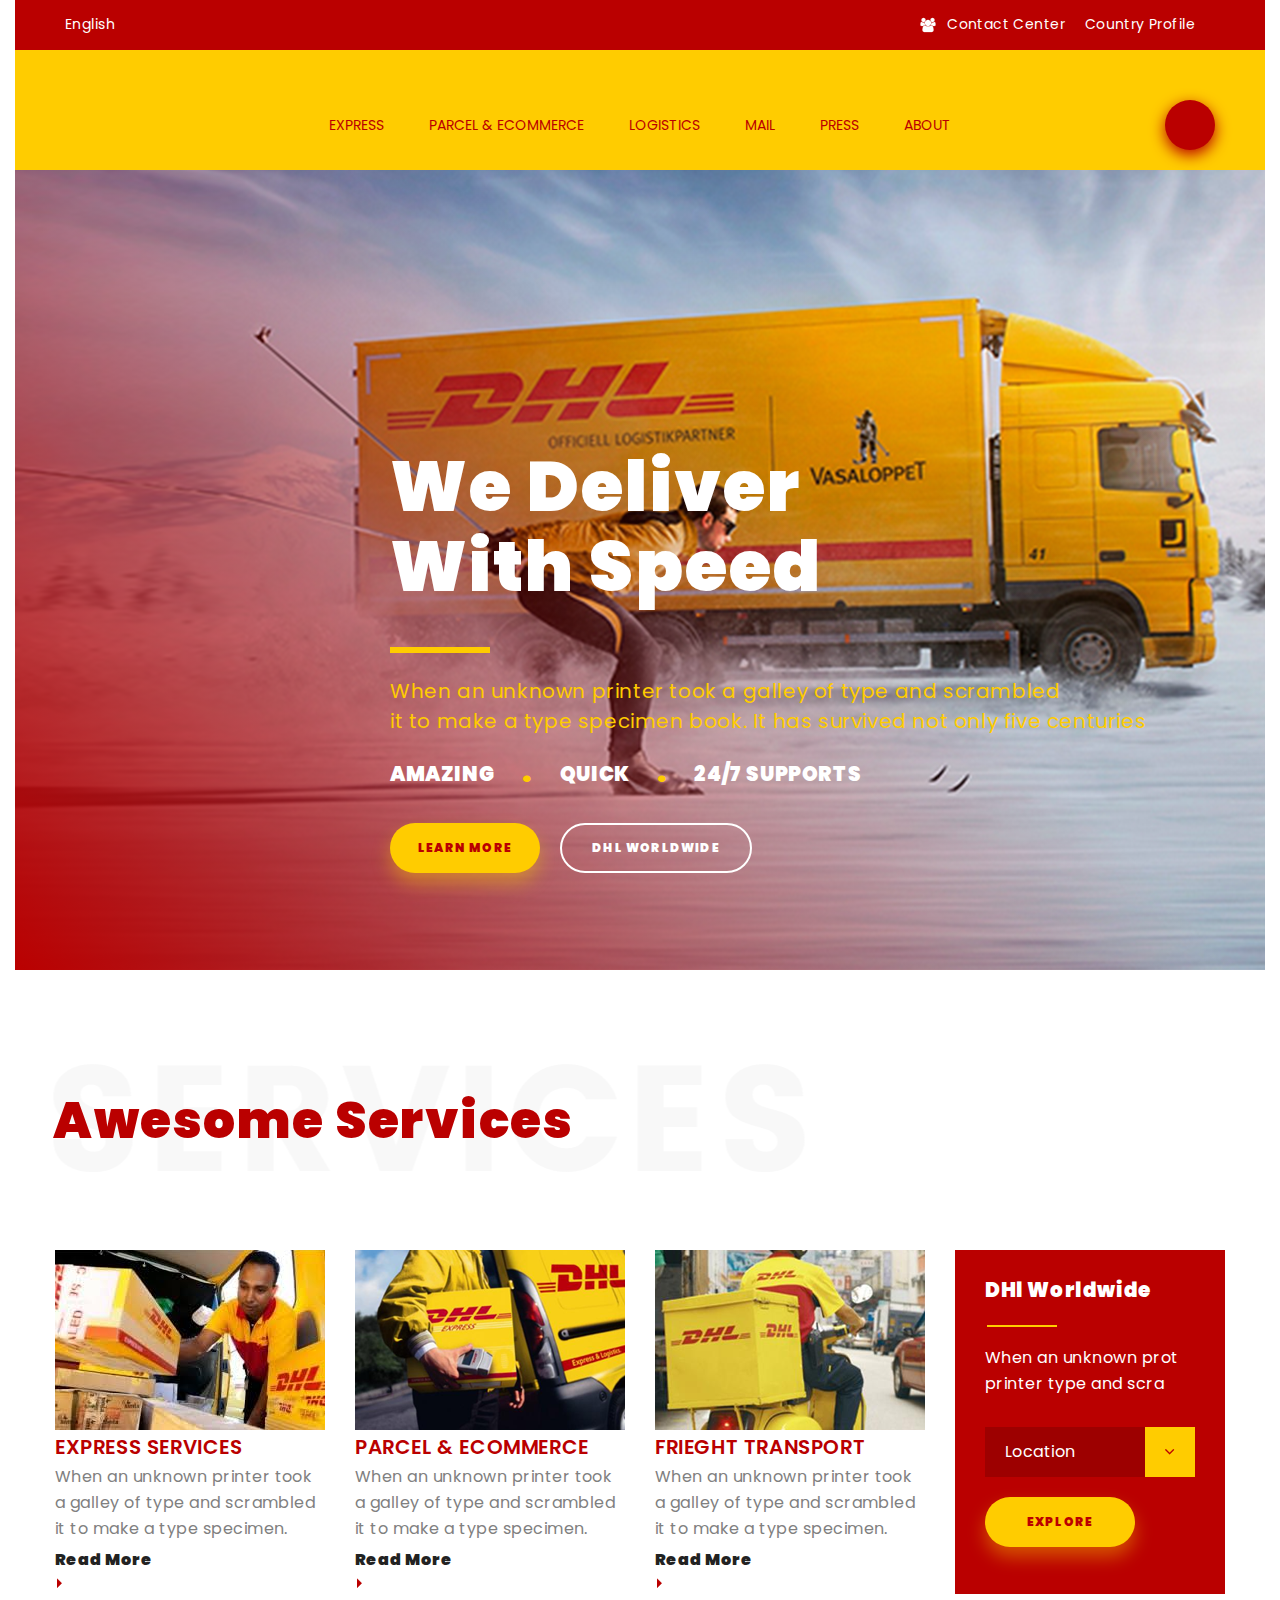
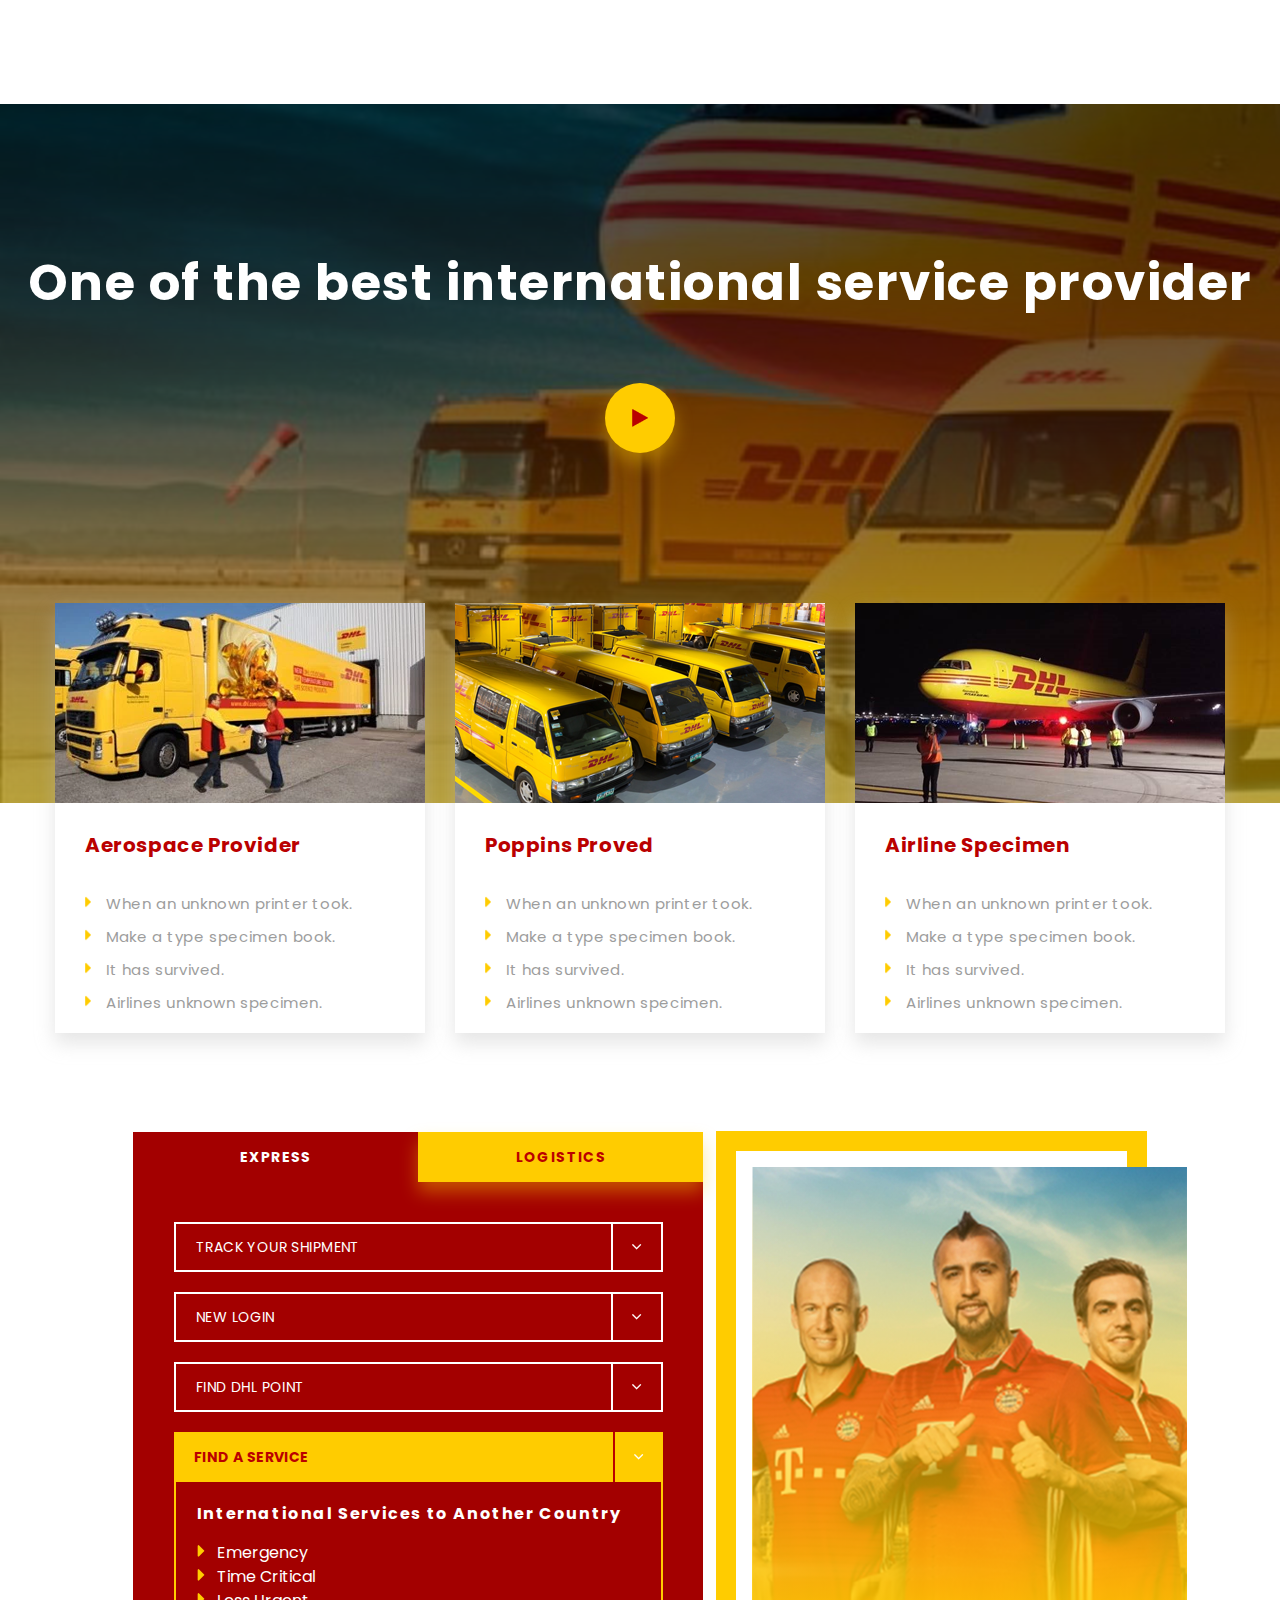
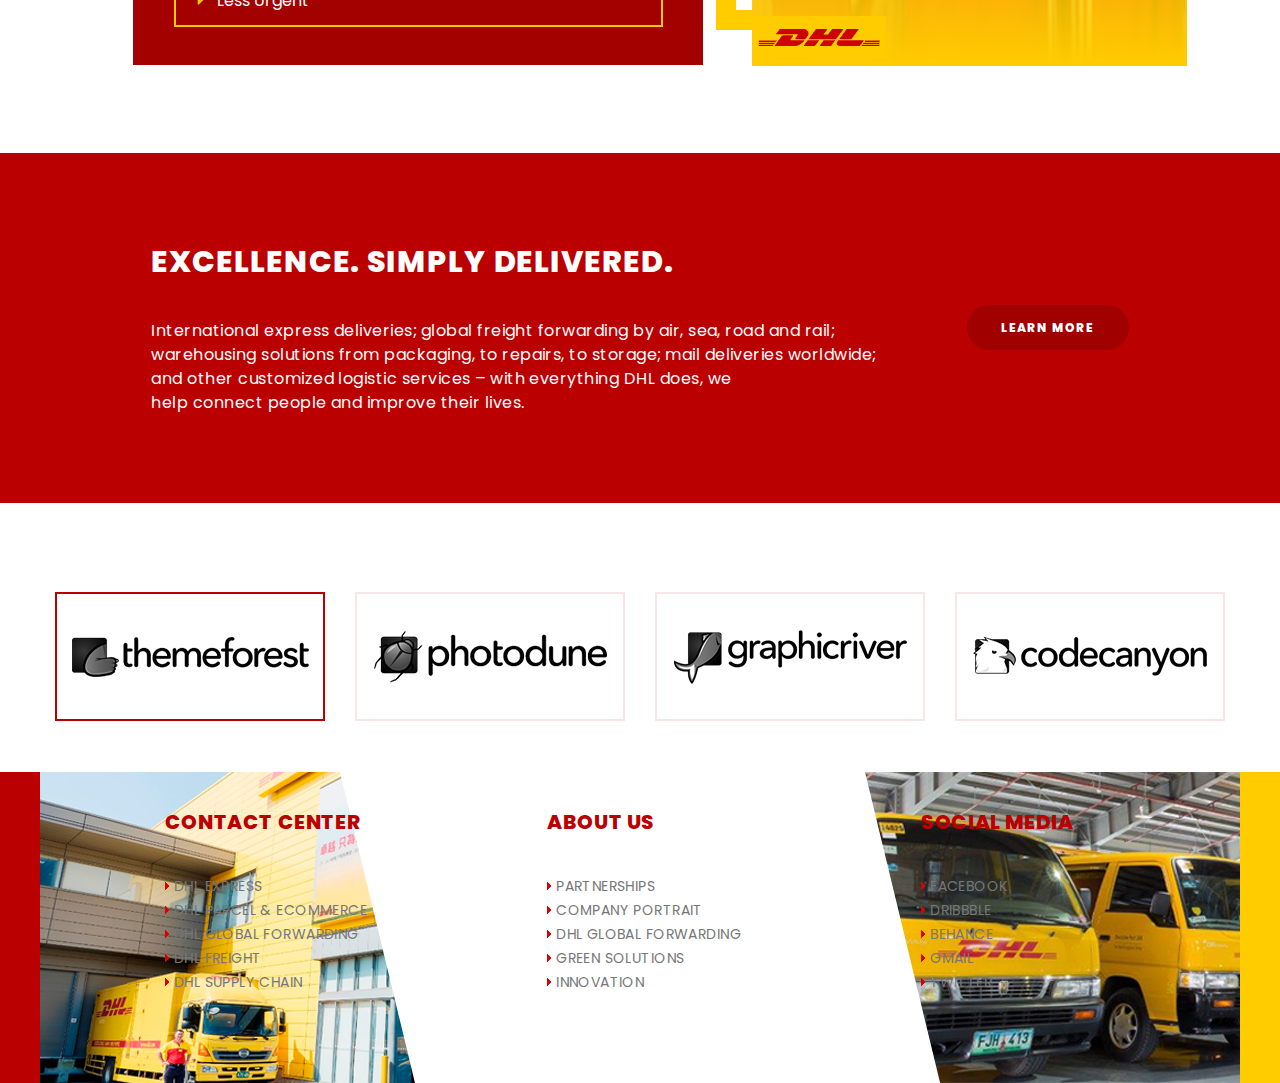
==== deliverWebsite/index.html @ 3bc1271d "diliver" ====
<!DOCTYPE html>
<html lang="en">
<head>
    <meta charset="UTF-8">
    <title>...</title>
<!--    файлы рукописных стилей-->
    <link rel="stylesheet" href="style/style.css">
    <link rel="stylesheet" href="style/font_style.css">
    <link rel="stylesheet" href="style/media.css">
    <link rel="stylesheet" href="css_reset/reset.css">
<!--                -->
<!--    Библиотека бутстрап-->
    <link rel="stylesheet" href="style/bootstrap.min.css">
<!--                       -->
    <meta name="viewport" content="width=device-width, initial-scale=1, shrink-to-fit=no">
    <script src="js/jquery-3.3.1.js"></script>
    <script src="js/script.js"></script>
<!--                         -->
<link href="https://fonts.googleapis.com/css?family=Poppins" rel="stylesheet"> 
</head>
<body>
       <div class="main-block container-fluid all-block">
           <div class="main-block__top">
               <div class="lang-menu">
                    <div class="lang-menu__content"><p>English <img src="/img/arrow-point-to-right.png" alt=""></p></div>
                    <div class="dropdown-lang">
                       <div class="en"><a href="">English</a></div>
                       <div class="ru"><a href="#">Russian</a></div>
                   </div>
               </div>
               <div class="contact-center">
                   <a href=""> <img src="img/slice-6.png" alt="">Contact Center</a>
               </div> 
               <div class="country-profile ">
                    <div class="country-profile__content"><p>Country Profile  <img src="/img/arrow-point-to-right.png" alt=""></p></div>
                    <div class="country-dropdown">
                       <div class=""><a href="">............................</a></div>
                       <div class=""><a href="#">............................</a></div>
                   </div>
               </div>
           </div>
           <div class="main-block__middle">
             <div class="logo"><a href=""><img src="/img/logo.png" alt=""></a></div>
                  <nav class="main-menu">
                   <ul>
                       <li><a href="#">Express</a></li>
                       <li><a href="#">Parcel & Ecommerce</a></li>
                       <li><a href="#">Logistics</a></li>
                       <li><a href="#">Mail</a></li>
                       <li><a href="#">Press</a></li>
                       <li><a href="#">About</a></li>
                   </ul>
                   <div class="close close-menu">
                    <div class="line1"></div>
                    <div class="line2"></div>
                </div>
               </nav>
               <div class="search">
                   <div class="search-icon"><img src="/img/icon-search.png" alt="" width="14" height="15"></div>
                   
               </div>
               <div class="search-popup">
                  <input type="serch" class="search-input">
                  <a href="">найти</a>
                  <div class="serch-popup__close">
                      <div class="popup_line"></div>
                      <div class="popup-line"></div>
                  </div> 
               </div>
               <div class="hamburger">
                       <div class=""></div>
                       <div class=""></div>
                       <div class=""></div>
                   </div>
           </div>
           <div class="main-block__botom">
               <div class="bottom-content">
                   <h1>We Deliver <br>With Speed</h1>   
                   <p>When an unknown printer took a galley of type and scrambled <br> it to make a type specimen book. It has survived not only five centuries</p>
                   <ul>
                       <li>Amazing</li>
                       <li>.</li>
                       <li>Quick</li>
                       <li>.</li>
                       <li>24/7 Supports</li>
                   </ul>
                   <div class="btn">
                       <a href="" class="btn-yellow">Learn More</a>
                       <a href="" class="btn-white">dhl worldwide</a>
                   </div>
               </div>
           </div>
       </div>
      <div class="block-awesome container-fluid all-block">
          <div class="awesome-services "><h2>Awesome Services</h2></div>
          <div class="block-awesome__content">
              <div class="content1 content-style">
                  <img src="img/layer-2.png" alt="" width="100%" height="180">
                  <h3>Express Services</h3>
                  <p>When an unknown printer took <br> a galley of type and scrambled <br>it to make a type specimen.</p>
                  <a href="">Read More <img src="img/slice-1.png" alt="" width="5" height="10"></a>
              </div>
              <div class="content2 content-style">
                  <img src="img/layer-4.png" alt="" width="100%" height="180">
                  <h3>parcel & ecommerce</h3>
                  <p>When an unknown printer took <br> a galley of type and scrambled <br>it to make a type specimen.</p>
                  <a href="">Read More <img src="img/slice-1.png" alt="" width="5" height="10"></a>
              </div>
              <div class="content3 content-style">
                  <img src="img/layer-5.png" alt="" width="100%" height="180">
                  <h3>frieght transport</h3>
                  <p>When an unknown printer took <br> a galley of type and scrambled <br>it to make a type specimen.</p>
                  <a href="">Read More <img src="img/slice-1.png" alt="" width="5" height="10"></a>
                  
              </div>
              <div class="worlwide">
                  <h3>DHl Worldwide</h3>
                  <p>When an unknown prot <br> printer type and scra</p>
                  <form action="">
                      <select name="location" id="select">location
                          <option value="">Location</option>
                           <option value="">Welcome</option>
                      </select>
                      <a href="" class="btn-yellow">explore</a>
                  </form>
              </div>
          </div>
      </div>
    <div class="block-video container-fluid all-block">
       <div></div>
        <h2>One of the best international service provider</h2>
        <a href="" class="go"><img src="img/icon.png" alt=""></a>
        <div class="video">
            <iframe width="100%" height="100%" src="https://www.youtube.com/embed/tuZQmwsh0Iw" frameborder="0" allow="autoplay; encrypted-media" allowfullscreen></iframe>
            <div class="close">
                <div class="line1"></div>
                <div class="line2"></div>
            </div>
        </div>
    </div>
    <div class="three-blocks container-fluid all-block">
        <div class="three-blocks__content"><img src="img/layer-7.png" alt="" width="100%" height="200">
        <h3>Aerospace Provider</h3>
        <ul>
            <li><img src="img/slice-4.png" alt="" width="6" height="12">When an unknown printer took.</li>
            <li><img src="img/slice-4.png" alt="" width="6" height="12">Make a type specimen book.</li>
            <li><img src="img/slice-4.png" alt="" width="6" height="12">It has survived.</li>
            <li><img src="img/slice-4.png" alt="" width="6" height="12">Airlines unknown specimen.</li>
        </ul>
        </div>
        <div class="three-blocks__content"><img src="img/layer-9.png" alt="" width="100%" height="200">
        <h3>Poppins Proved</h3>
        <ul>
            <li><img src="img/slice-4.png" alt="" width="6" height="12">When an unknown printer took.</li>
            <li><img src="img/slice-4.png" alt="" width="6" height="12">Make a type specimen book.</li>
            <li><img src="img/slice-4.png" alt="" width="6" height="12">It has survived.</li>
            <li><img src="img/slice-4.png" alt="" width="6" height="12">Airlines unknown specimen.</li>
        </ul>
        </div>
        <div class="three-blocks__content"><img src="img/layer-8.png" alt="" width="100%" height="200">
        <h3>Airline Specimen</h3>
        <ul>
            <li><img src="img/slice-4.png" alt="" width="6" height="12">When an unknown printer took.</li>
            <li><img src="img/slice-4.png" alt="" width="6" height="12">Make a type specimen book.</li>
            <li><img src="img/slice-4.png" alt="" width="6" height="12">It has survived.</li>
            <li><img src="img/slice-4.png" alt="" width="6" height="12">Airlines unknown specimen.</li>
        </ul>
        </div>
    </div>
    <div class="express-logistics container-fluid all-block">
        <div class="express-logistics__content">
            <div class="top-conteiner">
                <a href="">express</a>
                <a href="">logistics</a>
            </div>
            <div class="bottom-content__red">
                <div class="info-list"><p>Track your shipment</p><a href="" class="click-open click-open1"><img src="img/icon1.png" alt="" width="10" height="6"></a></div>
                
                <div class="dropdown-list dropdown-list1">
                        <h4>International Services to Another Country</h4>
                        <ul>
                            <li><img src="img/slice-7.png" alt="">Emergency</li>
                            <li><img src="img/slice-7.png" alt="">Time Critical</li>
                            <li><img src="img/slice-7.png" alt="">Less Urgent</li>
                        </ul>
                    </div>
                    <div class="info-list"><p>New login</p><a href="" class="click-open click-open2"><img src="img/icon1.png" alt="" width="10" height="6"></a></div>
                
                <div class="dropdown-list dropdown-list2">
                        <h4>International Services to Another Country</h4>
                        <ul>
                            <li><img src="img/slice-7.png" alt="">Emergency</li>
                            <li><img src="img/slice-7.png" alt="">Time Critical</li>
                            <li><img src="img/slice-7.png" alt="">Less Urgent</li>
                        </ul>
                    </div>
                    <div class="info-list"><p>Find Dhl point</p><a href="" class="click-open click-open3"><img src="img/icon1.png" alt="" width="10" height="6"></a></div>
                
                <div class="dropdown-list dropdown-list3">
                        <h4>International Services to Another Country</h4>
                        <ul>
                            <li><img src="img/slice-7.png" alt="">Emergency</li>
                            <li><img src="img/slice-7.png" alt="">Time Critical</li>
                            <li><img src="img/slice-7.png" alt="">Less Urgent</li>
                        </ul>
                    </div>
                    <div class="info-list info-list4"><p>find a service</p><a href="" class="click-open click-open4"><img src="img/icon1.png" alt="" width="10" height="6"></a></div>
                
                <div class="dropdown-list dropdown-list4">
                        <h4>International Services to Another Country</h4>
                        <ul>
                            <li><img src="img/slice-7.png" alt="">Emergency</li>
                            <li><img src="img/slice-7.png" alt="">Time Critical</li>
                            <li><img src="img/slice-7.png" alt="">Less Urgent</li>
                        </ul>
                    </div>
            </div>
        </div>
        <div class="express-logistics__photo">
            <div class="photo-whitin">
                <div></div>
            </div>
        </div>
    </div>
    <div class="red-block container-fluid all-block">
        <div class="red-block__left">
            <h3>Excellence. Simply delivered.</h3>
            <p>International express deliveries; global freight forwarding by air, sea, road and rail; <br>
            warehousing solutions from packaging, to repairs, to storage; mail deliveries worldwide; <br>
            and other customized logistic services – with everything DHL does, we <br>
            help connect people and improve their lives.</p>
        </div>
        <div class="red-block__right">
            <a href="">learn more</a>
        </div>
    </div>
     <footer class="footer container-fluid all-block">
        <div class="footer-bg1"></div>
        <div class="footer-bg2"></div>
         <div class="footer-top">
             <div><a href=""><img src="img/themeforest-light-background.png" alt="" width="237" height="40"></a></div>
             <div><a href=""><img src="img/photodune-light-background.png" alt="" width="233" height="52"></a></div>
             <div><a href=""><img src="img/graphicriver-light-background.png" alt="" width="233" height="54"></a></div>
             <div><a href=""><img src="img/codecanyon-light-background.png" alt="" width="234" height="39"></a></div>
         </div>
         <div class="footer-bottom">
             <div class="">
                <h3>Contact Center</h3>
                 <ul>
                     <li><a><img src="img/slice-9.png" alt="">DHL Express</a></li>
                     <li><a><img src="img/slice-9.png" alt="">DHL Parcel & eCommerce</a></li>
                     <li><a><img src="img/slice-9.png" alt="">DHL Global Forwarding</a></li>
                     <li><a><img src="img/slice-9.png" alt="">DHL Freight</a></li>
                     <li><a><img src="img/slice-9.png" alt="">DHL Supply Chain</a></li>
                 </ul>
             </div>
             <div class="">
                <h3>About Us</h3>
                 <ul>
                     <li><a><img src="img/slice-9.png" alt="">Partnerships</a></li>
                     <li><a><img src="img/slice-9.png" alt="">Company Portrait</a></li>
                     <li><a><img src="img/slice-9.png" alt="">DHL Global Forwarding</a></li>
                     <li><a><img src="img/slice-9.png" alt="">Green Solutions</a></li>
                     <li><a><img src="img/slice-9.png" alt="">Innovation</a></li> 
                 </ul>
             </div>
             <div class="social">
                <h3>Social Media</h3>
                 <ul class="">
                     <li><a><img src="img/slice-9.png" alt="" >Facebook</a></li>
                     <li><a><img src="img/slice-9.png" alt="">dribbble</a></li>
                     <li><a><img src="img/slice-9.png" alt="">behance</a></li>
                     <li><a><img src="img/slice-9.png" alt="">gmail</a></li>
                     <li><a><img src="img/slice-9.png" alt="">twitter</a></li>
                </ul>
             </div>
             
         </div>
     </footer>
     <script>

         $('a.click-open').click(function() { return false; });

    </script>
    
</body>
</html>
---- deliverWebsite/style/style.css ----
.main-block {
    min-height: 970px;
}
.all-block {
    max-width: 1920px;
    font-family: Poppins;
}
.main-block a:hover {
    color: #fff;
}
.btn-yellow {
    box-shadow: 0 10px 18px rgba(255, 204, 0, 0.4);
    border-radius: 25px;
    background-color: #ffcc00;
    padding: 10px 10px;
    display: flex;
    justify-content: center;
    align-items: center;
}
body ul {
    padding: 0;
}
.main-block__top {
    width: 100%;
    min-height:50px;
    background-color: #ba0000;
    position: relative;
}
.main-block__middle {
    width: 100%;
    min-height: 120px;
    background-color: #ffcc00;
}
.main-block__botom {
    width: 100%;
    min-height: 800px;
    background-image:  linear-gradient(45deg, #ba0000 0%, rgba(255, 204, 0, 0.01) 60%, rgba(255, 204, 0, 0) 100%), url(../img/main-block__phone.png);
    background-position: center;
}
/* Смена языка на сайте   */
.lang-menu {
    width: 64px;
    height: 45px;
    position: absolute;
    left: 375px;
    top: 12px;
    cursor: pointer;
    font-size: 14px;
    font-weight: 400;
    line-height: 24px;
    letter-spacing: 0.42px;
    z-index: 999;
}
.lang-menu__content p  {
    color: #fff;
}
.lang-menu__content p > img {
    width: 10px;
    height:10px;
    margin: 7px 0 0 0;
    float: right;
    transition: all 1s;
}
.dropdown-lang {
    margin-top: 10px;
    display: none;
}
.en a, 
.ru a{
    color: #fff;
}
/* ---------------------------------------------- */
.contact-center {
    position: absolute;
    right: 525px;
    top: 12px;
}
.contact-center a>img {
    margin-right: 10px;
}
.contact-center>a{
    color: #fff;
    font-size: 14px;
    font-weight: 400;
    line-height: 24px;
    letter-spacing: 0.42px;
}
/* Правый блок с выпадающим меню*/
.country-profile {
    position: absolute;
    right: 375px;
    top: 12px;
    color: #fff;
    font-size: 14px;
    font-weight: 400;
    line-height: 24px;
    letter-spacing: 0.42px;
    z-index: 999;
}
.country-profile__content p {
    cursor: pointer;
}
.country-profile__content p > img {
    width: 10px;
    height:10px;
    margin: 7px 0 0 10px;
    float: right;
    transition: all 1s;
}
.country-dropdown {
    margin-top: 10px;
    display: none;
}
.country-dropdown div a {
    color: #fff;
}
/* ---------------------------------------------- */

/*main menu                                       */
.main-block__middle {
    display: flex;
    justify-content: center;
    align-items: center;
    position: relative;
}
.main-menu ul{
    display: flex;
    padding: 0;
    width: auto;
    margin-top: 62px;
}
.main-menu ul li {
    margin-right: 45px;
    padding-bottom: 30px;
    border-bottom: 3px solid transparent;
    transition: all 0.3s ;
}
.main-menu ul li:hover {
    border-color: #ba0000;
    transition: all 0.3s ;
    color: #750000;
}


.main-menu ul li:last-child {
    margin-right: 0;
}
.main-menu ul li a {
    color: #ba0000;
    font-size: 14px;
    font-weight: 400;
    line-height: 24px;
    text-transform: uppercase;
    display: block;
}
.main-menu ul li a:hover {
    color: #ba0000;
    text-decoration: none;
}
.close-menu {
    right: 5px !important;
    top: 5px !important;
    display: none !important;
}
/*hamburger                         */
.hamburger  {
    width: 40px;
    height: 25px;
    cursor: pointer;
    display: flex;
    flex-direction: column;
    display: none;
    left: 43%;
    bottom: 30%;
}
.hamburger>div {
    width: 100%;
    height: 3px;
    background-color: #fff;
    border-radius: 5px;
    margin-bottom: 7px;
}
.hamburger>div:last-child {
    margin-bottom: 0;
}
/*    logo                         */
.logo {
    position: absolute;
    left: 379px;
    top: 55px;
}
/*    search                     */
.search {
    width: 50px;
    height: 50px;
    position: absolute;
    right: 22%;
    top: 45px; 
}
.search-popup {
    width: 500px;
    height: 115px;
    background-color: lightgrey;
    position: fixed;
    z-index: 900;
    background-color: #ffcc00;
    border-radius: 5px;
    box-shadow: 0px 0px 5px #ba0000;
    display: none;
}
.serch-popup__close {
    position: absolute;
    right: 10px;
    top:   5px;
    width: 20px;
    height: 20px;
    opacity: 0.3;
}
.serch-popup__close:hover {
    opacity: 1;
    cursor: pointer;
    }
.serch-popup__close:before, 
.serch-popup__close:after {
    position: absolute;
    left: 15px;
    content: ' ';
    height: 20px;
    width: 2px;
    background-color: #333;
    }
.serch-popup__close:before {
    transform: rotate(45deg);
    }
.serch-popup__close:after {
    transform: rotate(-45deg);
    }
.search-popup>a {
    height: 50px;
    width: 100px;
    display: flex;
    justify-content: center;
    align-items: center;
    color: #ba0000;
    font-size: 14px;
    font-weight: 700;
    line-height: 24px;
    text-transform: uppercase;
    background-color: #fff;
    border-radius: 5px;
    position: absolute;
    right: 20px;
    top: 35px;
}
.search-popup>a:hover {
     color: #ba0000;
}
.search-icon {
    width: 50px;
    height: 50px;
    background-color: #ba0000;
    border-radius: 50%;
    display: flex;
    justify-content: center;
    align-items: center;
    box-shadow: 0px 5px 15px #ba0000;
    cursor: pointer;
    position: relative;
    z-index: 200;
}
.search-input {
    width: 350px;
    height: 50px;
    background-color: #fff;
    border: 0;
    padding-left: 20px;
    padding-right: 60px;
    top: 0px;
    right: 10px;
    border-radius: 5px;
    position: absolute;
    left: 20px;
    top: 35px;
}
/*                            */
/* main block bottom          */
.main-block__botom {
    display: flex;
    align-items: center
}
.bottom-content {
    min-height: 450px; 
    display: flex;
    flex-direction: column;
    justify-content: space-around;
    margin:  180px 0 0 375px;
}
.bottom-content h1 {
    position: relative;
    color: #ffffff;
    font-family: Poppins;
    font-size: 70px;
    font-weight: 900;
    line-height: 80px;
    letter-spacing: 2.1px;
    margin-top: 0;
}
.bottom-content h1::after {
    content: '';
    display: inline-block;
    width: 100px;
    height: 4px;
    border: solid #ffcc00;
    position: absolute;
    top: 200px;
    left: 0px;
}
.bottom-content p {
    color: #ffcc00;
    font-size: 20px;
    font-weight: 400;
    line-height: 30px;
    letter-spacing: 0.6px;
}
.bottom-content  ul  {
    display: flex;
    padding: 0;
    text-transform: uppercase;
}
.bottom-content  ul li {
    margin-right: 27px;
    color: #ffffff;
    font-size: 20px;
    font-weight: 900;
    line-height: 30px;
    text-transform: uppercase;
    letter-spacing: 0.6px;
}
.bottom-content  ul li:last-child {
    margin: 0;
}
.bottom-content  ul li:nth-child(even) {
    font-size: 30px;
    line-height: 25px;
    color: #ffcc00;
}
.bottom-content .btn-yellow {
    width: 150px;
    height: 50px;
    text-transform: uppercase;
    color: #ba0000;
    font-size: 12px;
    font-weight: 900;
    line-height: 30px;
    letter-spacing: 1.2px;
    margin-right: 20px;
}
.bottom-content .btn-yellow:hover {
    color: #ba0000;
}
.btn-white {
    color: #fff;
    width: 192px;
    height: 50px;
    border-radius: 25px;
    border: 2px solid #ffffff;
    display: flex;
    justify-content: center;
    align-items: center;
    color: #ffffff;
    font-size: 12px;
    font-weight: 900;
    line-height: 30px;
    text-transform: uppercase;
    letter-spacing: 1.2px;
}
.btn {
    display: flex;
    margin-top: 11px;
}
/* Конец первого блока*/
/* Блок Awesome Services*/
.block-awesome {
    min-height: 733px;
    background-color: #fff;
    display: flex;
    flex-direction: column;
    justify-content: space-around;
    align-items: center;
    font-family: Poppins;
}
.awesome-services {
    width: 752px;
    height: 109px;
    background-image: url(../img/services.png);
    transform: translate(-28%)
}
.awesome-services >h2 {
    color: #ba0000;
    font-size: 50px;
    font-weight: 900;
    line-height: 114px;
    letter-spacing: 1.5px;
}
.block-awesome__content {
    width: auto;
    height: auto;
    display: flex;
    align-items: center;
    justify-content: center;
    flex-wrap: wrap;
    
}
.content-style {
    width: 270px;
    min-height: 344px;
    display: flex;
    flex-direction: column;
    justify-content: space-between;
}
.content-style,
.worlwide {
    margin:15px;
}
.content-style>h3 {
    color: #ba0000;
    font-size: 20px;
    font-weight: 600;
    line-height: 20px;
    text-transform: uppercase;
    letter-spacing: 0.6px;
}
.content-style>p {
    color: #808080;
    font-size: 16px;
    font-weight: 400;
    line-height: 26px;
    letter-spacing: 0.48px;
    
}
.content-style>a {
    width: 105px;
    color: #222222;
    font-size: 16px;
    font-weight: 900;
    letter-spacing: 0.48px;
}
.content-style>a:hover {
    color: #222222;
}
.content-style>a img {
    margin-left: 2px;
}

.worlwide {
    width: 270px;
    height: 344px;
    background-color: #ba0000;
    display: flex;
    flex-direction: column;
    justify-content: space-around;
/*    align-items: center;*/
    padding-left: 30px;
}
.worlwide h3 {
    color: #ffffff;
    font-size: 20px;
    font-weight: 900;
    line-height: 50px;
    letter-spacing: 0.6px;
    position: relative;  
    
}
.worlwide h3::after {
    content: '';
    width: 70px;
    height: 2px;
    border: 1px solid #ffcc00;
    position: absolute;
    top: 60px;
    right: 168px;
}
.worlwide p {
    color: #ffffff;
    font-size: 16px;
    font-weight: 400;
    line-height: 26px;
    letter-spacing: 0.48px;
}
#select {
    width: 210px;
    height: 50px;
    color: #ffffff;
    font-size: 16px;
    font-weight: 400;
    letter-spacing: 0.48px;
    background-color: #9d0000;
    border: 0;
    padding-left: 20px;
    background-image: url(../img/3-layers.png);
    background-repeat: no-repeat;
    background-position: right;
     -webkit-appearance: none; 
    -moz-appearance: none;
    text-indent: 0.01px; 
    text-overflow: '';
    -ms-appearance: none;  appearance: none!important;
}
#select>option {
    background-color: #9d0000;
    height: 50px;
  
}
#select:hover {
    cursor: pointer;
}
.worlwide>form {
    height: 152px;
    display: flex;
    flex-direction: column;
    margin-top: 0px;
}
.worlwide>form a {
    color: #ba0000;
    font-size: 12px;
    font-weight: 900;
    line-height: 80px;
    text-transform: uppercase;
    letter-spacing: 1.2px;
    width: 150px;
    height: 50px;
    box-shadow: 0 10px 18px rgba(255, 204, 0, 0.4);
    border-radius: 25px;
    background-color: #ffcc00;
    margin-top: 20px;
}
/*                                            */
/*         block-video                        */
.block-video {
    min-height: 700px;
    background-image:  url(../img/layer-6.png);
    display: flex;
    flex-direction: column;
    align-items: center;
    position: relative;
}

.block-video>h2 {
    color: #ffffff;
    font-size: 50px;
    font-weight: 700;
    line-height: 80px;
    letter-spacing: 1.5px;
    text-align: center;
    margin-top: 140px;
}
.block-video>a {
    width: 70px;
    height: 70px;
    display: flex;
    justify-content: center;
    align-items: center;
    box-shadow: 0 10px 18px rgba(255, 204, 0, 0.4);
    border-radius: 50%;
    background-color: #ffcc00;
    margin-top: 60px;
}
.block-video>a:active {
    background-color: #C69300;
}

/* PopUp  с  видео                 */
.video {
    width: 800px;
    height: 450px;
    position: absolute;
    top: 20%;
    background-color: lightblue;
    display: none;
    z-index: 800;
}
.close {
    width: 30px;
    height: 30px;
    position: absolute;
    top: -5px;
    right: -40px;
    display: flex;
    flex-direction: column;
    align-items: center;
    justify-content: center;
    
}
.close:hover {
    cursor: pointer;
   
}
.close:hover div {
    background-color: #444040;
}
.close>div {
    width: 30px;
    height: 4px;
    background-color: #fff;
    position: absolute;
    top: 50%;
}

.line1 {
    transform: rotate(45deg);
}
.line2 {
   transform: rotate(-45deg);
    
    
}



/*                                 */


/*    three-blocks                 */

.three-blocks {
   min-height: 240px;
   display: flex;
   justify-content: center;
   align-items: center;
}
.three-blocks__content {
    max-width: 370px;
    height: 430px;
    margin: 0 15px;
    margin-top: -210px;
    z-index: 200;
    box-shadow: 0 10px 18px rgba(191, 191, 191, 0.4);
}
.three-blocks__content>h3 {
    color: #ba0000;
    font-size: 20px;
    font-weight: 700;
    line-height: 24px;
    letter-spacing: 0.6px;
    margin: 30px 0 0 30px;
}
.three-blocks__content>ul  {
    padding: 0;
    margin: 35px 0 0 30px;
}
.three-blocks__content>ul li {
    color: #9D9D9D;
    font-size: 15px;
    font-weight: 400;
    line-height: 24px;
    letter-spacing: 0.6px;
    margin-bottom: 9px;
    
}
.three-blocks__content>ul li:last-child {
    margin: 0;
}
.three-blocks__content>ul li img {
    margin-right: 15px;
    margin-bottom: 5px;
}



/*            express-logistics             */
.express-logistics {
    min-height: 710px;
    display: flex;
    justify-content: space-around;
    align-items: center;
    
}
.express-logistics__content {
    width: 570px;
    min-height: 533px;
    display: flex;
    flex-direction: column;
    align-items: center;
    background-color: #a30000;
    transform: translate(25px);
}

.top-conteiner {
    width: 100%;
    height: 50px;
    display: flex;

}
.top-conteiner>a {
    width: 50%;
    height: 100%;
    display: flex;
    justify-content: center;
    align-items: center;
    
    
}
.top-conteiner>a:first-child {
    color: #ffffff;
    font-size: 14px;
    font-weight: 700;
    line-height: 24px;
    text-transform: uppercase;
    letter-spacing: 1.4px;
}
.top-conteiner>a:last-child {
    color: #ba0000;
    font-size: 14px;
    font-weight: 700;
    line-height: 24px;
    text-transform: uppercase;
    letter-spacing: 1.4px;
    background-color: #ffcc00;
    box-shadow: 0 10px 18px rgba(255, 204, 0, 0.4);
}

.info-list:first-child {
    margin-top: 40px;
}
.info-list {
    width: 489px;
    height: 50px;
    border: 2px solid #ffffff;
    display: flex;
    justify-content: space-between;
    align-items: center;
    color: #ffffff;
    font-size: 14px;
    font-weight: 400;
    line-height: 24px;
    text-transform: uppercase;
    letter-spacing: 0.42px;
    padding-left: 20px;
    margin-top: 20px;
}
.info-list>a {
    width: 50px;
    height: 100%;
    display: flex;
    justify-content: center;
    align-items: center;
    border-left: 2px solid #ffffff;
}
.dropdown-list {
    width: 489px;
    height: 145px;
    border: 2px solid #ffffff;
    border-top: 0;
/*    display: none;*/
    margin-bottom: 20px;
}
.dropdown-list>h4 {
    color: #ffffff;
    font-size: 16px;
    font-weight: 700;
    line-height: 24px;
    letter-spacing: 1.6px;
    margin: 0 0 0 21px;
    padding-top: 20px;
}
.dropdown-list ul {
    padding: 15px 0 0 0;
    color: #ffffff;
    font-size: 16px;
    font-weight: 400;
    line-height: 24px;
    margin-left: 21px;
}
.dropdown-list ul li img {
    margin-right: 12px;
    margin-top: -5px;
}
.dropdown-list1 {
    display: none;
}
.dropdown-list2 {
    display: none;
}
.dropdown-list3 {
    display: none;
}
.dropdown-list4 {
    display: block;
    border-color:#ffcc00;
}
.info-list4 {
    background-color: #ffcc00;
    color: #ba0000;
    font-weight: 700;
    border: 0
}
.info-list4>a {
    border-color: #ba0000;
}

.express-logistics__photo {
    width: 431px;
    height: 499px;
    transform: translate(-25px);   
    position: relative;
    border: 20px solid #ffcc00;
    margin-top: -35px;
    
}
.photo-whitin {
    width: 435px;
    height: 499px;
    position: absolute;
    top: 16px;
    left: 16px;
    background-image: linear-gradient(to top, #ffcc00 0%, rgba(255, 255, 255, 0) 100%), url(../img/57921d563ccc8.png);
    transition: all 1s ease-out;
}
.photo-whitin:hover {
    transform: scale(1.05);
    transition: all 1s ease-out;
    overflow: visible;
}

.photo-whitin>div {
   width: 156px;
   height: 50px;
    position: absolute;
    left: 0;
    bottom: 0;
    background-image: url(../img/logo.png);
    background-repeat: no-repeat;
}

/*    red-block                 */
.red-block {
    min-height: 350px;
    background-color: #ba0000;
    display: flex;
    align-items: center;
    justify-content: space-around;
    flex-wrap: wrap;
}
.red-block__left {
    width: auto;
}
.red-block__left>h3 {
    color: #ffffff;
    font-size: 30px;
    font-weight: 800;
    text-transform: uppercase;
    letter-spacing: 0.9px;
    margin-bottom: 35px;
    
}
.red-block__left>p {
    color: #ffffff;
    font-size: 16px;
    font-weight: 400;
    line-height: 24px;
    letter-spacing: 0.48px;
}

.red-block__right>a {
    border-radius: 25px;
    background-color: #a00000;
    color: #ffffff;
    font-size: 12px;
    font-weight: 800;
    line-height: 80px;
    text-transform: uppercase;
    letter-spacing: 1.2px;
    padding: 14px 34px;
}
.red-block__right>a:hover {
     color: #ffffff;
}

/*   footer-top                     */
.footer {
    min-height: 580px;
    display: flex;
    flex-direction: column;
    justify-content: space-between;
    align-items: center;
    position: relative;
}
.footer-bg1 {
    min-width: 420px;
    height: 311px;
    position: absolute;
    background: url(../img/layer-10.png) no-repeat;
    left: 0;
    bottom: 0;
    border-left: 40px solid #ba0000;
    z-index: 0;
}
.footer-bg2 {
    min-width: 415px;
    height: 311px;
    position: absolute;
    background: url(../img/layer-11.png) no-repeat;
    right: 0;
    bottom: 0;
    border-right: 40px solid #ffcc00;
    z-index: 0;
}
.footer-top {
    width: auto;
    display: flex;
    flex-wrap: wrap;
    align-items: center;
    justify-content: center;
    z-index: 150;
}
.footer-top>div {
    width: 270px;
    height: 129px;
    border: 2px solid rgba(186, 0, 0, 0.1); 
    margin: 0 15px;
    display: flex;
    justify-content: center;
    align-items: center;
}
.footer-top>div:first-child {
    border: 2px solid #ba0000;
}
.footer-bottom {
    display: flex;
    flex-wrap: wrap;
    justify-content: center;
    align-items: center;
    z-index: 100;
}
.footer-bottom>div {
    min-width: 194px;
    margin: 0 90px;
}
.footer-bottom>div h3 {
    color: #ba0000;
    font-size: 20px;
    font-weight: 800;
    line-height: 24px;
    text-transform: uppercase;
    letter-spacing: 0.6px;
    margin-bottom: 40px;
}
.footer-bottom>div ul li a{
    color: #777777;
    font-size: 14px;
    font-weight: 400;
    line-height: 24px;
    text-transform: uppercase;
    letter-spacing: 0.42px;
}
.footer-bottom>div ul li a:hover {
    color: #ffcc00;
    cursor: pointer;
}
.footer-bottom>div ul li img {
    margin-right: 5px;
    margin-top: -2px;
}
.social ul>li a:hover {
    color: #017edf !important;
}
---- deliverWebsite/style/font_style.css ----
/*
@font-face {
    font-family: Poppins-Bold;
    src: url(../font/Poppins-Bold.ttf);
}

@font-face {
    font-family: Poppins-Light;
    src: url(../font/Poppins-Light.ttf);
}

@font-face {
    font-family: Poppins-Medium;
    src: url(../font/Poppins-Medium.ttf);
}
@font-face {
    font-family: Poppins-Regular;
    src: url(../font/Poppins-Regular.ttf);
}
@font-face {
    font-family: Poppins-SemiBold;
    src: url(../font/Poppins-SemiBold.ttf);
}*/
---- deliverWebsite/style/media.css ----
@media only  screen 
    and (max-width: 1800px) {
        
/*        1й блок адаптация         */
        .logo {
            left: 50px;
        }
        .search{
            top: 50px;
            right: 50px;
        }
         .country-profile {
            right: 50px;
        }
        .contact-center {
            right: 200px;
        }
        .lang-menu {
            left: 50px;
        }
/*                                    */
} 
@media only  screen and (max-width: 1247px) {
        .awesome-services  {
            transform: inherit;
            margin: 40px 0;
        }
        
/*     three-blocks                */
        .three-blocks__content {
            margin: 15px;
        }
        .three-blocks  {
            flex-wrap: wrap;
        }
        /*            express-logistics             */
        .express-logistics{
            flex-wrap: wrap;
        }
        .express-logistics__content,
        .express-logistics__photo {
            transform: translate( 0px);  
        }
/*        footer                     */
        .footer-top>div {
            margin-top: 20px;
        }
        .footer-bottom>div {
            margin: 0 30px;
        }
        
}



@media only  screen and (max-width: 1080px) {
        /*        1й блок адаптация         */
        .main-block__middle {
            min-height: 180px;
        }
        .search{
            top: 20px;
        }
        .logo {
            top: 20px;
        }
        .container-fluid {
            padding: 0 !important;
        }
         .main-menu ul {
            margin-top: 122px;
        }
        .bottom-content {
            margin: 0;
        }
        .main-block__botom {
        align-items: center;
        justify-content: center;  
        padding: 10px;
        }
/*                                    */
        
/*        footer                     */
    .footer-bg2,
    .footer-bg1 {
        display: none;
    }
    .footer-bottom>div {
        margin-top: 20px;
    }
         
}

@media only  screen and (max-width: 1017px) {
     /*            express-logistics             */
    .express-logistics__photo {
        margin: 20px 0;
    }
    .express-logistics {
        justify-content: center;
    }
}

@media only  screen and (max-width: 920px) {
/*    block video                      */
    .video {
        width: 80%;
        height: 40%;
    }
    
    /*    red-block                 */
/*

*/
}



@media only  screen and (max-width: 800px) {
    .awesome-services {
        background-size: contain;
        background-repeat: no-repeat;
        background-position: center;
        width: 90%;
    }
    .awesome-services >h2 {
        font-size: 3em;
    }
}



@media only  screen 
    and (max-width: 720px) {
        /*        1й блок адаптация         */
        .search-popup {
            width: 300px;
        }
        .search-input {
            width: 200px;
            left: 10px;
        }
        .search-popup>a {
            width: 70px;
            right: 10px;
        }
        .close-menu {
            right: 5px !important;
            top: 5px !important;
            display: block!important;
        }
        .main-block__middle {
            position: inherit;
        }
        .main-menu {
            position: fixed;
            left: 0;
            top: 0;
            height: 100%;
            background-color: rgba(0,0,0,0.9);
            z-index: 999;
        }
        .main-menu ul {
            flex-direction: column;
            margin: 50px 0px 0 0px;
        }
        .main-menu ul li {
            margin: 0;
            cursor: pointer;
            padding-left: 17px;
            padding-bottom: 15px;
            margin-top: 5px;
            border-color: #ba0000;
        }
        .main-menu  {
            width: 250px;
            display: none;
        }
        .hamburger {
            display: block;
        }
        
        .search,
        .logo,
        .hamburger {
            position: inherit;
        }
        .main-block__middle {
            display: flex;
            justify-content: space-around
        }
        
        
/*                                    */
}
@media only  screen and (max-width: 500px) {
    .close-menu>div {
         width: 30px !important;
        height: 5px;
    }
    
        /*        2й блок адаптация           */
    .awesome-services >h2 {
        font-size: 1.8em;
    }
/*    block video                             */
    
     .block-video > h2 {
        font-size: 30px;
        line-height: 40px;
        }
    .video {
        width: 90%;
        height: 40%;
    }
    .close {
        top: -70px;
        right: 0px;
        width: 50px;
        height: 50px;
        
    }
    .close>div {
        width: 40px;
        height: 5px;
    }
     /*            express-logistics             */
    .express-logistics__photo {
        display: none;
    } 
    .express-logistics__content {
        width: 90%;
    }
    .info-list {
        width: 250px;
    }
    .dropdown-list {
        width: 250px;
        height: auto;
    }
    
        /*    red-block                 */
    .red-block {
        text-align: center;
        
    }
    .red-block__left {
/*        margin-top: 20px;*/
        padding: 20px;
    }
    .red-block__right {
        width: 100%;
    }
    }


@media only  screen 
    and (max-width: 460px) {
        /*        1й блок адаптация         */
        .search {
            position: relative;
            left: 20%;
            top: 50px;
        }
       
        
        .main-block__top {
            height: 130px;
        }
        .lang-menu,
        .contact-center,
        .country-profile {
            left: 20px;
        }
        .country-profile {
            top: 100px;
        }
        .country-profile__content p > img {
            margin-top: -1px;
        }
        .contact-center {
            top: 55px;
            width: 100%;
        }
        .country-profile__content p > img {
            float: none;
        }
        .contact-center a>img {
            display: none;
        }
        .dropdown-lang {
            background-color: rgba(0,0,0,0.8);
            z-index: 100;
            width: 120px;
            height: 60px;
            padding: 5px;
            border-radius: 5px;
        }
        .country-dropdown {
            background-color: rgba(0,0,0,0.9);
            z-index: 100;
            width: 120px;
            height: 60px;
            padding: 5px;
            border-radius: 5px;
        }
        .bottom-content {
            min-height: 500px;
            width: 280px;
        }
        .bottom-content h1 {
            font-size: 50px;
            line-height: 60px;
            text-align: center;
            
        }
        .bottom-content p {
            text-align: center;
            margin-top: 15px;
        }
        .bottom-content h1::after {
            width: 100%;
            top: 260px;
        }
        .bottom-content ul {
            flex-direction: column;
            margin: 20px 0;
        }
        .bottom-content  ul li:nth-child(even) {
            display: none;
        }
        .main-block__botom {
            background-image: linear-gradient(45deg, #ba0000 0%, rgba(255, 204, 0, 0.01) 100%, rgba(255, 204, 0, 0) 100%);
        }
/*                                     */
        .three-blocks__content  {
            min-width: 270px;
            margin: 20px 10px;
        }
        .three-blocks__content>h3 {
            margin-left: 10px;
        }
        .three-blocks__content>ul  {
            margin: 35px 0 0 10px;
        }
        
}




@media only  screen 
    and (max-width: 320px) {
   
        /*Apple iPhone SE, Nokia Lumia 520 320x568*/
}



@media only  screen 
    and (max-width: 375px) {
   
        /*Apple iPhone 6s 375x667*/
}


@media only  screen 
    and (max-width: 384px) {
   
        /*Google nexus 4 384x640*/
}

@media only  screen and (max-width: 360px) {
            
        }
        /*Google nexus 5, Samsung Galaxy Note 3, Samsung Galaxy s5, Samsung Galaxy s7  360x640*/
}


@media only  screen 
    and (max-width: 412px) {
   
        /*Google nexus 6 412x732*/
}


@media only  screen 
    and (max-width: 960px) {
   
        /*Google nexus 7 960x600*/
}
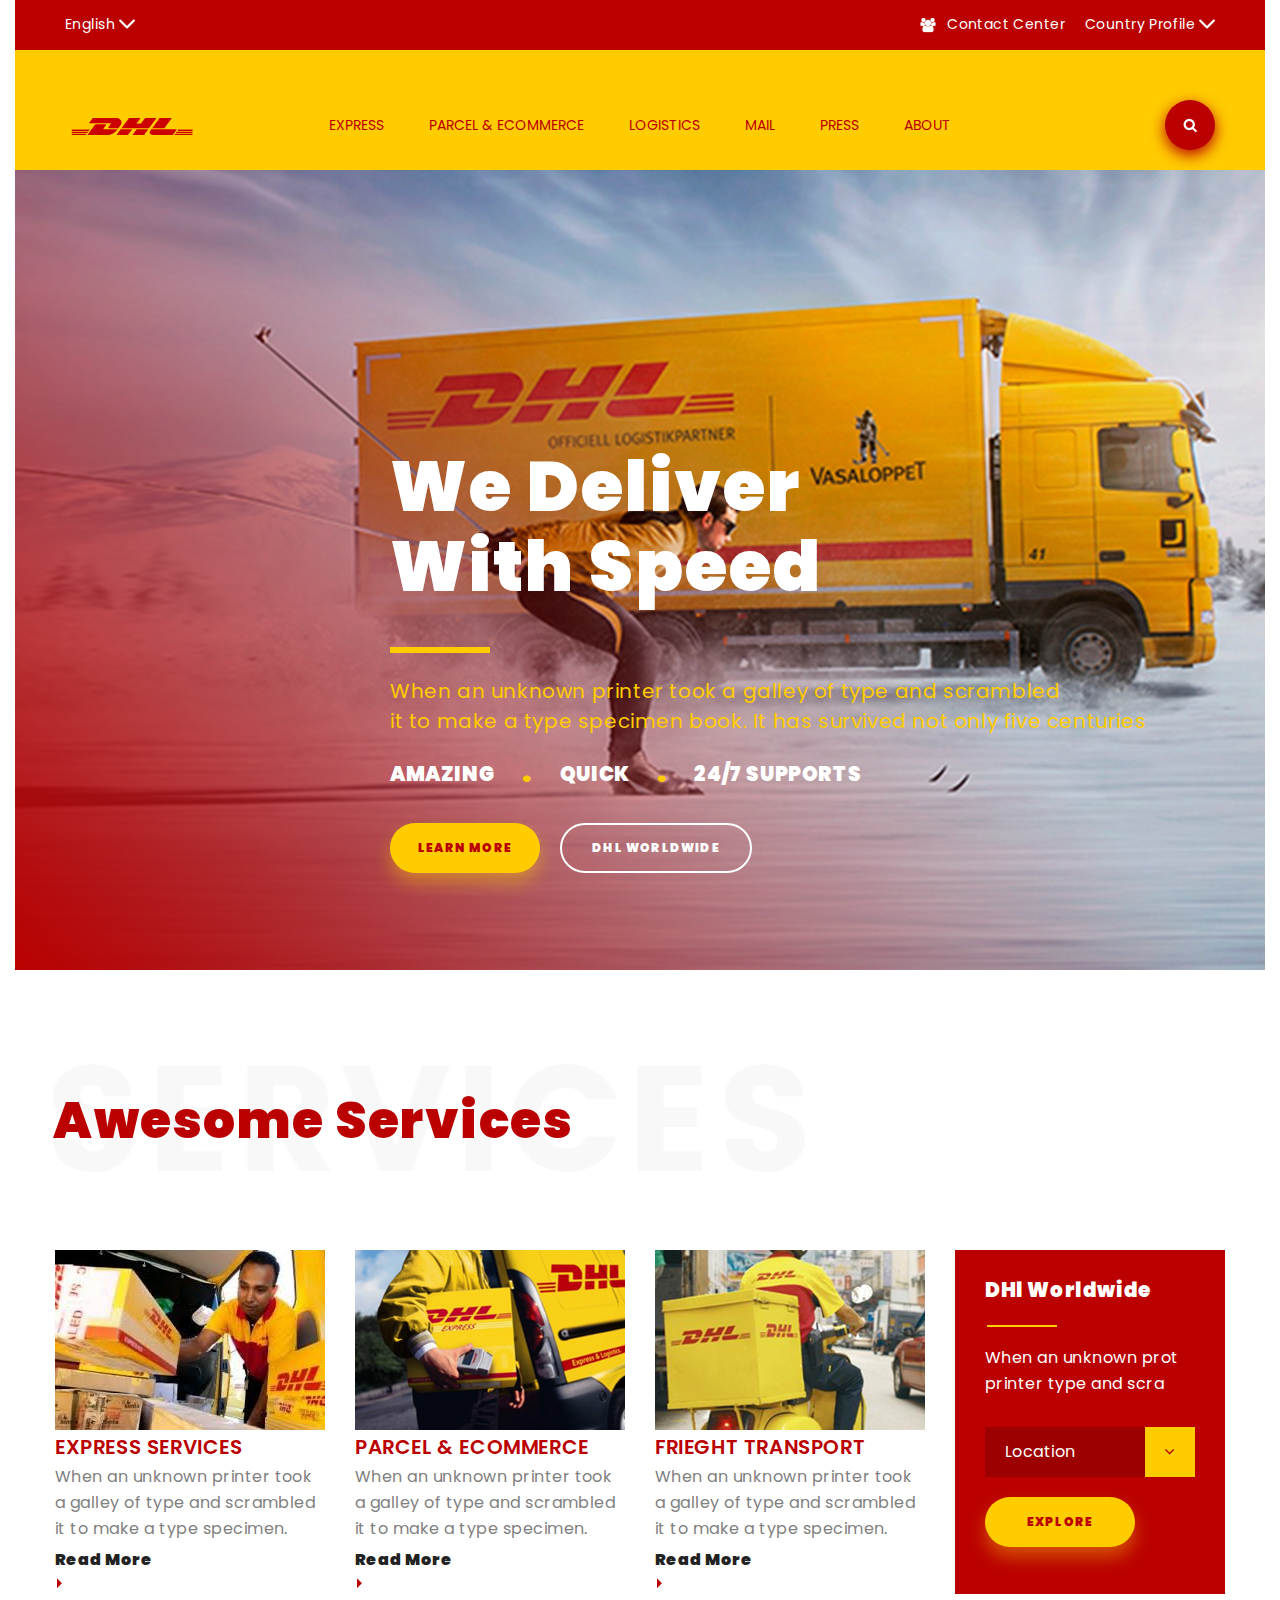
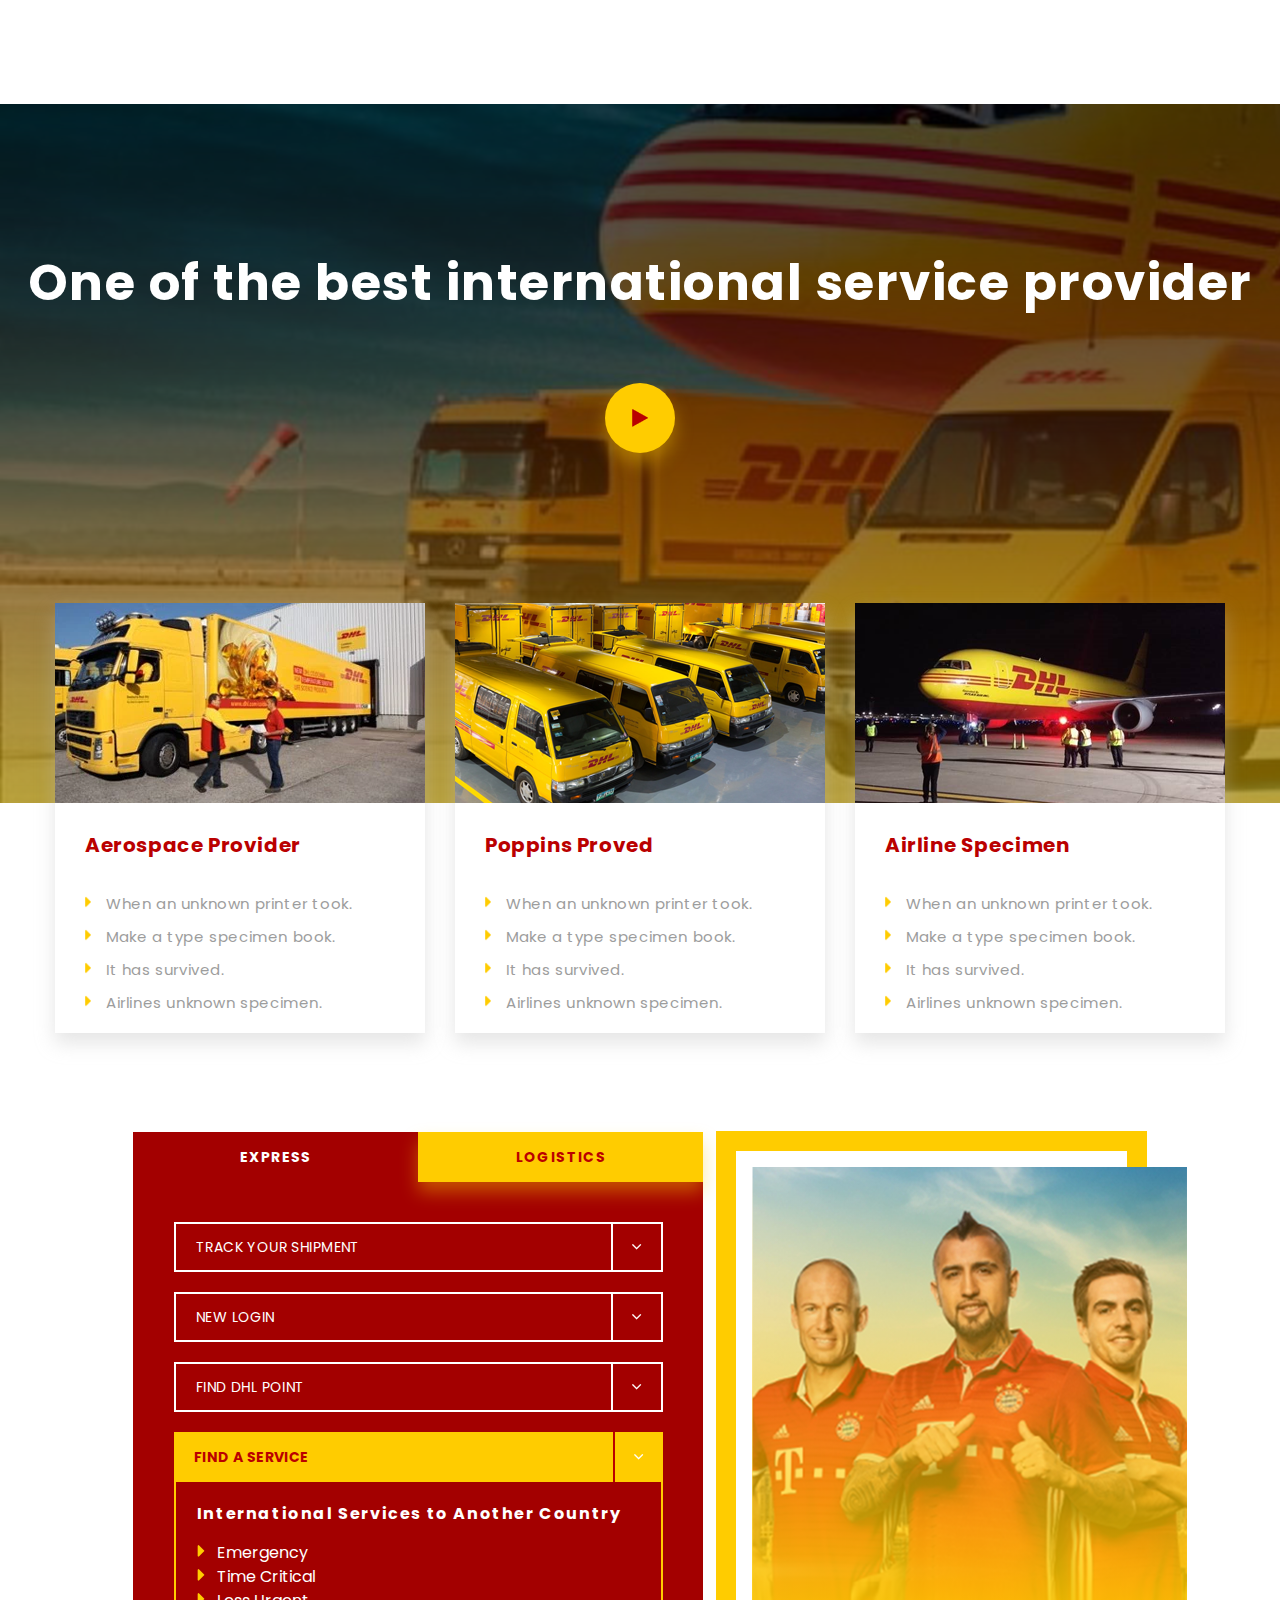
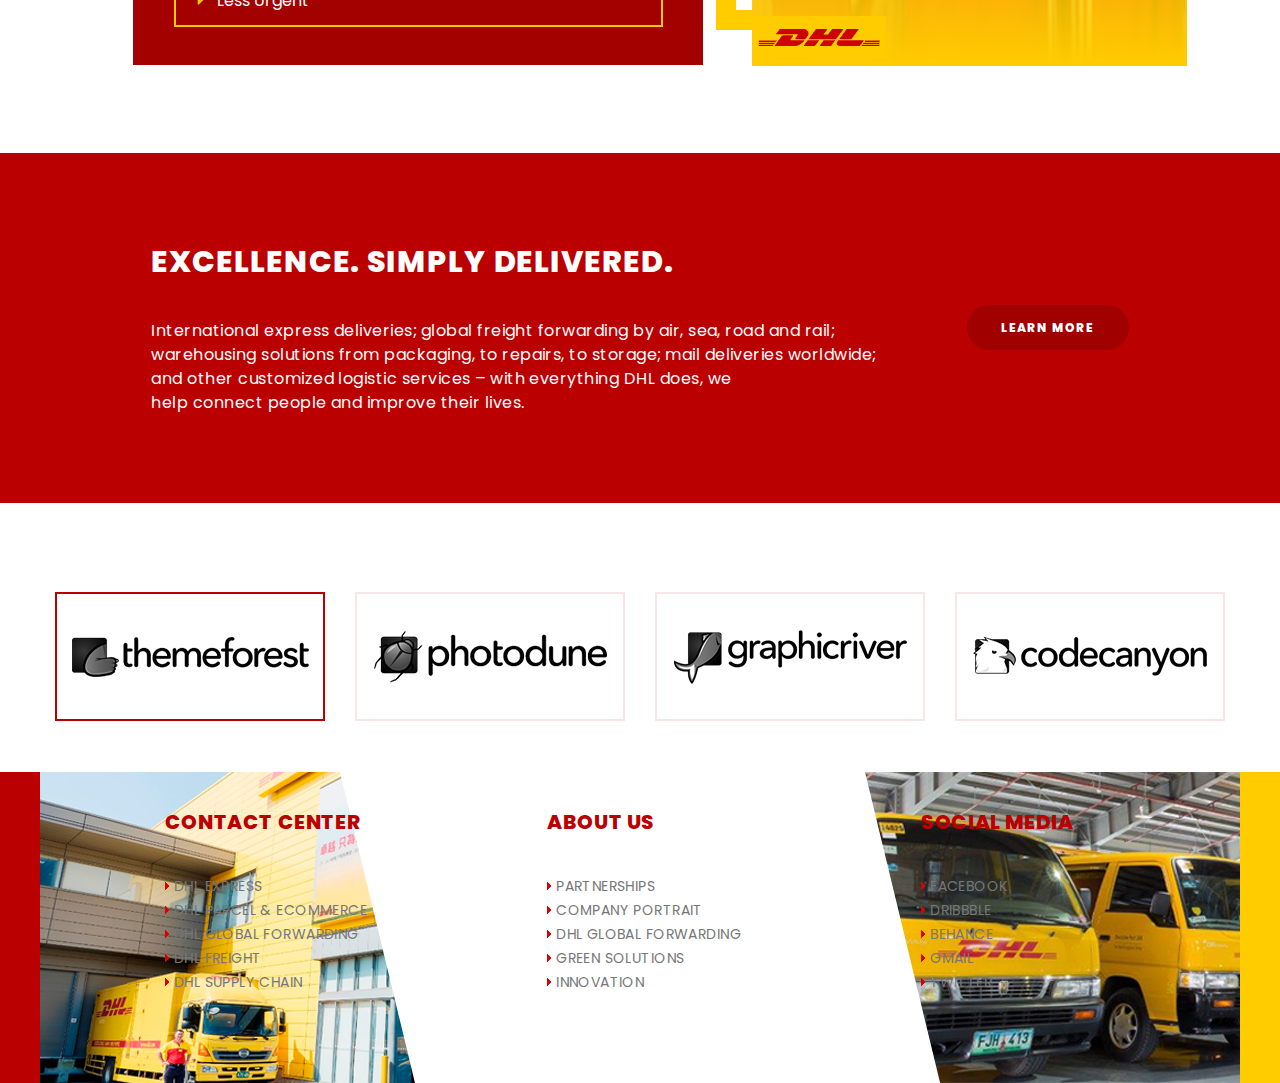
==== commit 39916a0a: "2" ====
--- a/deliverWebsite/index.html
+++ b/deliverWebsite/index.html
@@ -22,7 +22,7 @@
        <div class="main-block container-fluid all-block">
            <div class="main-block__top">
                <div class="lang-menu">
-                    <div class="lang-menu__content"><p>English <img src="/img/arrow-point-to-right.png" alt=""></p></div>
+                    <div class="lang-menu__content"><p>English</p></div>
                     <div class="dropdown-lang">
                        <div class="en"><a href="">English</a></div>
                        <div class="ru"><a href="#">Russian</a></div>
@@ -32,7 +32,7 @@
                    <a href=""> <img src="img/slice-6.png" alt="">Contact Center</a>
                </div> 
                <div class="country-profile ">
-                    <div class="country-profile__content"><p>Country Profile  <img src="/img/arrow-point-to-right.png" alt=""></p></div>
+                    <div class="country-profile__content"><p>Country Profile</p></div>
                     <div class="country-dropdown">
                        <div class=""><a href="">............................</a></div>
                        <div class=""><a href="#">............................</a></div>
@@ -40,7 +40,7 @@
                </div>
            </div>
            <div class="main-block__middle">
-             <div class="logo"><a href=""><img src="/img/logo.png" alt=""></a></div>
+             <div ><a href="" class="logo"></a></div>
                   <nav class="main-menu">
                    <ul>
                        <li><a href="#">Express</a></li>
@@ -56,7 +56,7 @@
                 </div>
                </nav>
                <div class="search">
-                   <div class="search-icon"><img src="/img/icon-search.png" alt="" width="14" height="15"></div>
+                   <div class="search-icon"></div>
                    
                </div>
                <div class="search-popup">
--- a/deliverWebsite/style/style.css
+++ b/deliverWebsite/style/style.css
@@ -54,6 +54,10 @@
 }
 .lang-menu__content p  {
     color: #fff;
+    width: 70px;
+    background-image: url(../img/arrow-point-to-right.png);
+    background-repeat: no-repeat;
+    background-position: right;
 }
 .lang-menu__content p > img {
     width: 10px;
@@ -88,6 +92,7 @@
 }
 /* Правый блок с выпадающим меню*/
 .country-profile {
+    width: 130px;
     position: absolute;
     right: 375px;
     top: 12px;
@@ -97,16 +102,14 @@
     line-height: 24px;
     letter-spacing: 0.42px;
     z-index: 999;
+    
+
 }
 .country-profile__content p {
+    background-image: url(../img/arrow-point-to-right.png);
+    background-repeat: no-repeat;
+    background-position: right;
     cursor: pointer;
-}
-.country-profile__content p > img {
-    width: 10px;
-    height:10px;
-    margin: 7px 0 0 10px;
-    float: right;
-    transition: all 1s;
 }
 .country-dropdown {
     margin-top: 10px;
@@ -186,10 +189,17 @@
 }
 /*    logo                         */
 .logo {
+    width: 134px;
+    height: 42px;
     position: absolute;
     left: 379px;
     top: 55px;
-}
+    background-image: url(../img/logo.png);
+    background-repeat: no-repeat;
+    background-position: right;
+    
+}
+
 /*    search                     */
 .search {
     width: 50px;
@@ -268,6 +278,9 @@
     cursor: pointer;
     position: relative;
     z-index: 200;
+    background-image: url(../img/icon-search.png);
+    background-repeat: no-repeat;
+    background-position: center;
 }
 .search-input {
     width: 350px;
--- a/deliverWebsite/style/media.css
+++ b/deliverWebsite/style/media.css
@@ -94,7 +94,7 @@
 @media only  screen and (max-width: 1017px) {
      /*            express-logistics             */
     .express-logistics__photo {
-        margin: 20px 0;
+        margin: 20px 0 50px 0;
     }
     .express-logistics {
         justify-content: center;
@@ -257,11 +257,7 @@
 @media only  screen 
     and (max-width: 460px) {
         /*        1й блок адаптация         */
-        .search {
-            position: relative;
-            left: 20%;
-            top: 50px;
-        }
+        
        
         
         .main-block__top {
